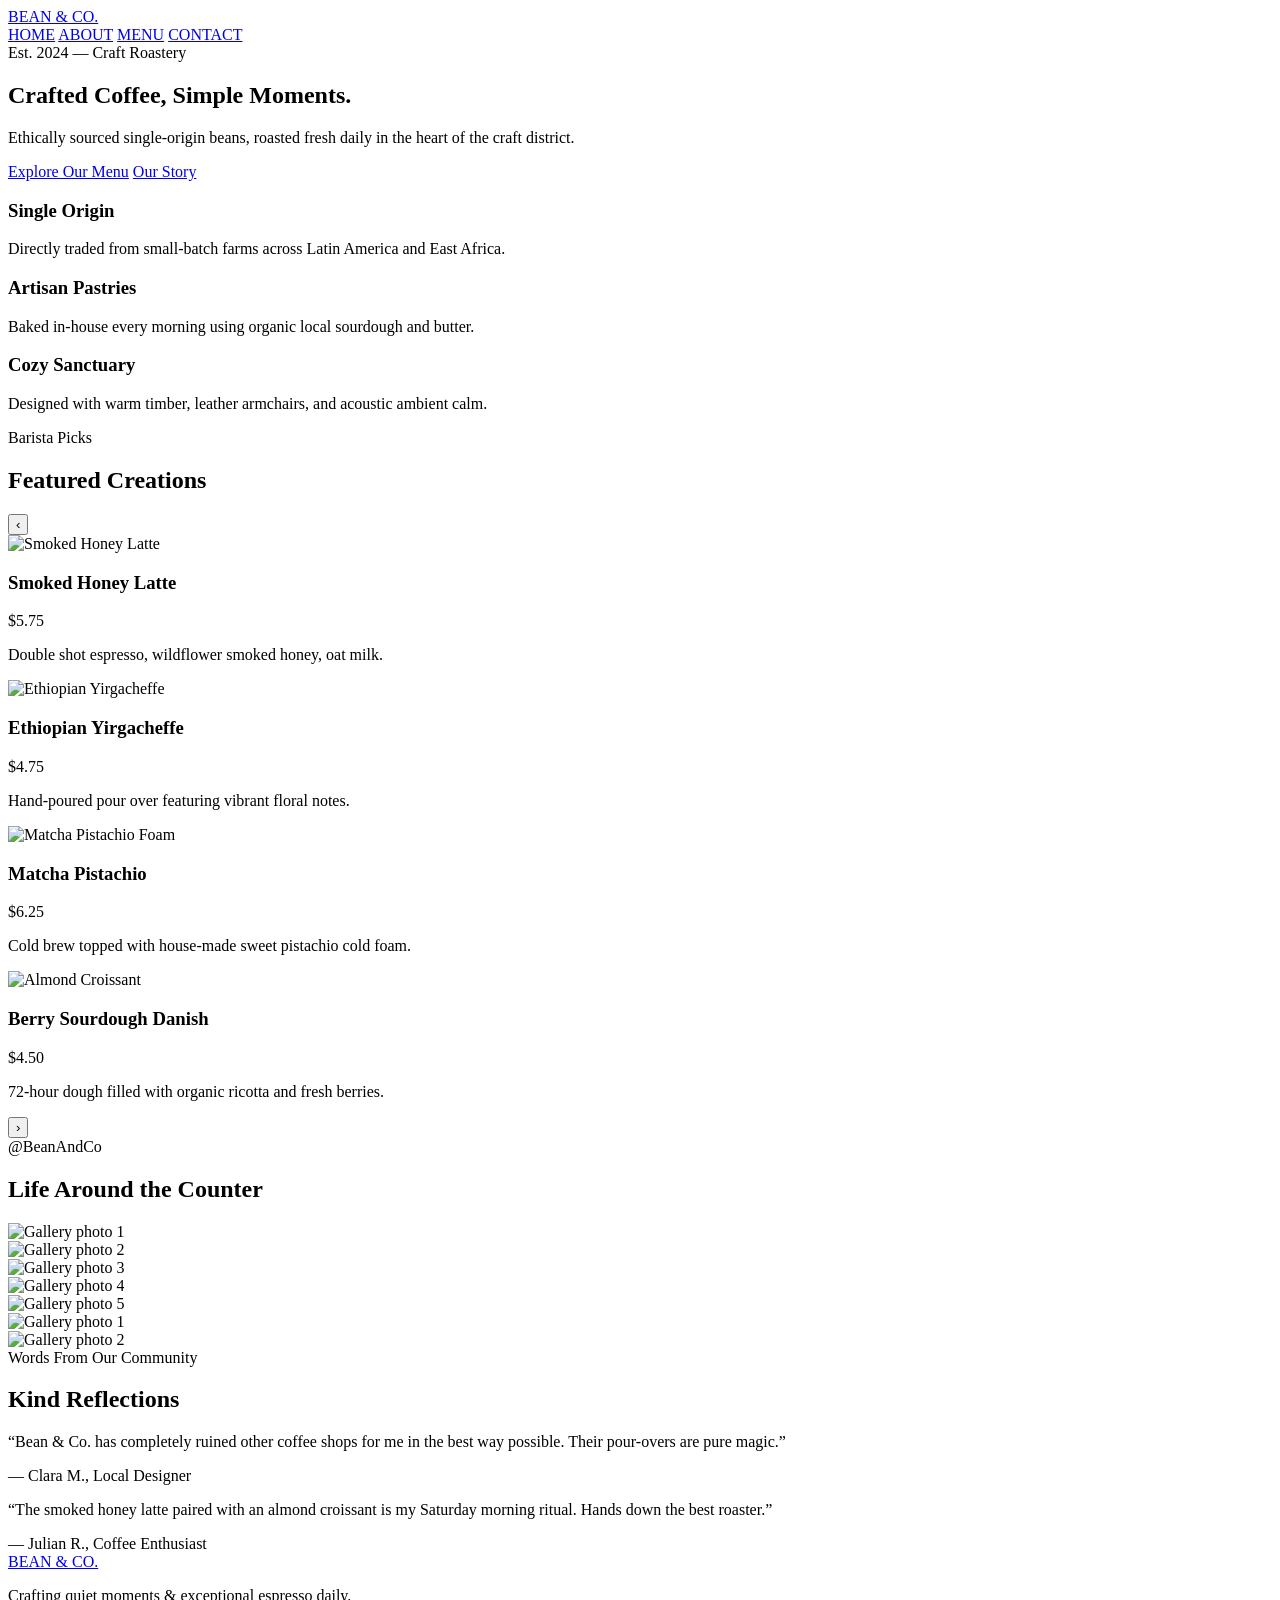
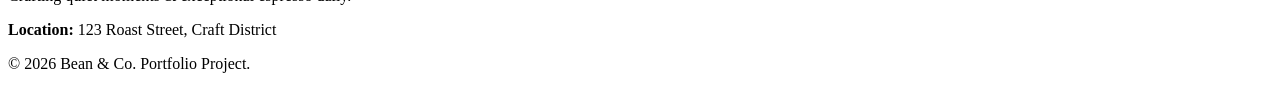
==== index.html @ 5986e4d1 "Add files via upload" ====
<!DOCTYPE html>
<html lang="en">
<head>
    <meta charset="UTF-8">
    <meta name="viewport" content="width=device-width, initial-scale=1.0">
    <title>Bean & Co.</title>
    
    <!-- PASTE THE NEW FONT LINKS HERE -->
    <link rel="preconnect" href="https://fonts.googleapis.com">
    <link rel="preconnect" href="https://fonts.gstatic.com" crossorigin>
    <link href="https://fonts.googleapis.com/css2?family=Cormorant+Garamond:ital,wght@1,400;1,600&family=League+Spartan:wght@400;700;900&display=swap" rel="stylesheet">
    
    <!-- Your main stylesheet comes right after -->
    <link rel="stylesheet" href="css/style.css">
</head>
<body>

<header class="site-header">
    <a href="index.html" class="logo">BEAN & CO.</a>
    <nav class="main-nav">
        <a href="index.html">HOME</a>
        <a href="about.html">ABOUT</a>
        <a href="menu.html">MENU</a>
        <a href="contact.html">CONTACT</a>
    </nav>
</header>

    <main>
        <section class="hero">
            <div class="container hero-container">
                <span class="sub-heading">Est. 2024 — Craft Roastery</span>
                <h1>Crafted Coffee, Simple Moments.</h1>
                <p class="hero-description">Ethically sourced single-origin beans, roasted fresh daily in the heart of the craft district.</p>
                <div class="hero-buttons">
                    <a href="menu.html" class="btn btn-primary">Explore Our Menu</a>
                    <a href="about.html" class="btn btn-secondary">Our Story</a>
                </div>
            </div>
        </section>

        <section class="highlights">
            <div class="container highlights-grid">
                <div class="highlight-card">
                    <h3>Single Origin</h3>
                    <p>Directly traded from small-batch farms across Latin America and East Africa.</p>
                </div>
                <div class="highlight-card">
                    <h3>Artisan Pastries</h3>
                    <p>Baked in-house every morning using organic local sourdough and butter.</p>
                </div>
                <div class="highlight-card">
                    <h3>Cozy Sanctuary</h3>
                    <p>Designed with warm timber, leather armchairs, and acoustic ambient calm.</p>
                </div>
            </div>
        </section>

        <!-- MEDIUM SIZED SLIDER CAROUSEL -->
        <section class="featured-slider-section">
            <div class="container">
                <div class="section-header">
                    <span class="sub-heading">Barista Picks</span>
                    <h2>Featured Creations</h2>
                </div>

                <div class="slider-wrapper">
                    <button class="slider-btn prev-btn" id="slideLeft" aria-label="Previous Slide">‹</button>
                    
                    <div class="slider-track" id="sliderTrack">
                        <div class="slider-card">
                            <div class="card-img-wrapper">
                                <img src="images/smoked-honey-latte.jpg" alt="Smoked Honey Latte">
                            </div>
                            <div class="card-content">
                                <h3>Smoked Honey Latte</h3>
                                <p class="price">$5.75</p>
                                <p>Double shot espresso, wildflower smoked honey, oat milk.</p>
                            </div>
                        </div>

                        <div class="slider-card">
                            <div class="card-img-wrapper">
                                <img src="images/ethiopian-yirgacheffe.jpg" alt="Ethiopian Yirgacheffe">
                            </div>
                            <div class="card-content">
                                <h3>Ethiopian Yirgacheffe</h3>
                                <p class="price">$4.75</p>
                                <p>Hand-poured pour over featuring vibrant floral notes.</p>
                            </div>
                        </div>

                        <div class="slider-card">
                            <div class="card-img-wrapper">
                                <img src="images/matcha-pistachio-foam.jpg" alt="Matcha Pistachio Foam">
                            </div>
                            <div class="card-content">
                                <h3>Matcha Pistachio</h3>
                                <p class="price">$6.25</p>
                                <p>Cold brew topped with house-made sweet pistachio cold foam.</p>
                            </div>
                        </div>

                        <div class="slider-card">
                            <div class="card-img-wrapper">
                                <img src="images/almond-croissant.jpg" alt="Almond Croissant">
                            </div>
                            <div class="card-content">
                                <h3>Berry Sourdough Danish</h3>
                                <p class="price">$4.50</p>
                                <p>72-hour dough filled with organic ricotta and fresh berries.</p>
                            </div>
                        </div>
                    </div>

                    <button class="slider-btn next-btn" id="slideRight" aria-label="Next Slide">›</button>
                </div>
            </div>
        </section>

        <section class="ticker-gallery-section">
            <div class="section-header">
                <span class="sub-heading">@BeanAndCo</span>
                <h2>Life Around the Counter</h2>
            </div>

            <div class="ticker-container">
                <div class="ticker-track">
                    <div class="ticker-item"><img src="images/gallery-photo-1.jpg" alt="Gallery photo 1"></div>
                    <div class="ticker-item"><img src="images/gallery-photo-2.jpg" alt="Gallery photo 2"></div>
                    <div class="ticker-item"><img src="images/gallery-photo-3.jpg" alt="Gallery photo 3"></div>
                    <div class="ticker-item"><img src="images/gallery-photo-4.jpg" alt="Gallery photo 4"></div>
                    <div class="ticker-item"><img src="images/gallery-photo-5.jpg" alt="Gallery photo 5"></div>
                    <div class="ticker-item"><img src="images/gallery-photo-1.jpg" alt="Gallery photo 1"></div>
                    <div class="ticker-item"><img src="images/gallery-photo-2.jpg" alt="Gallery photo 2"></div>
                </div>
            </div>
        </section>

        <section class="testimonials-section">
            <div class="container">
                <div class="section-header">
                    <span class="sub-heading">Words From Our Community</span>
                    <h2>Kind Reflections</h2>
                </div>

                <div class="highlights-grid">
                    <div class="highlight-card">
                        <p class="quote">“Bean & Co. has completely ruined other coffee shops for me in the best way possible. Their pour-overs are pure magic.”</p>
                        <span class="sub-heading">— Clara M., Local Designer</span>
                    </div>

                    <div class="highlight-card">
                        <p class="quote">“The smoked honey latte paired with an almond croissant is my Saturday morning ritual. Hands down the best roaster.”</p>
                        <span class="sub-heading">— Julian R., Coffee Enthusiast</span>
                    </div>
                </div>
            </div>
        </section>
    </main>

    <footer class="site-footer">
        <div class="container footer-container">
            <div class="footer-brand">
                <a href="index.html" class="logo">BEAN & CO.</a>
                <p>Crafting quiet moments & exceptional espresso daily.</p>
            </div>
            <div class="footer-info">
                <p><strong>Location:</strong> 123 Roast Street, Craft District</p>
                <p>&copy; 2026 Bean & Co. Portfolio Project.</p>
            </div>
        </div>
    </footer>

    <script src="js/script.js"></script>
</body>
</html>
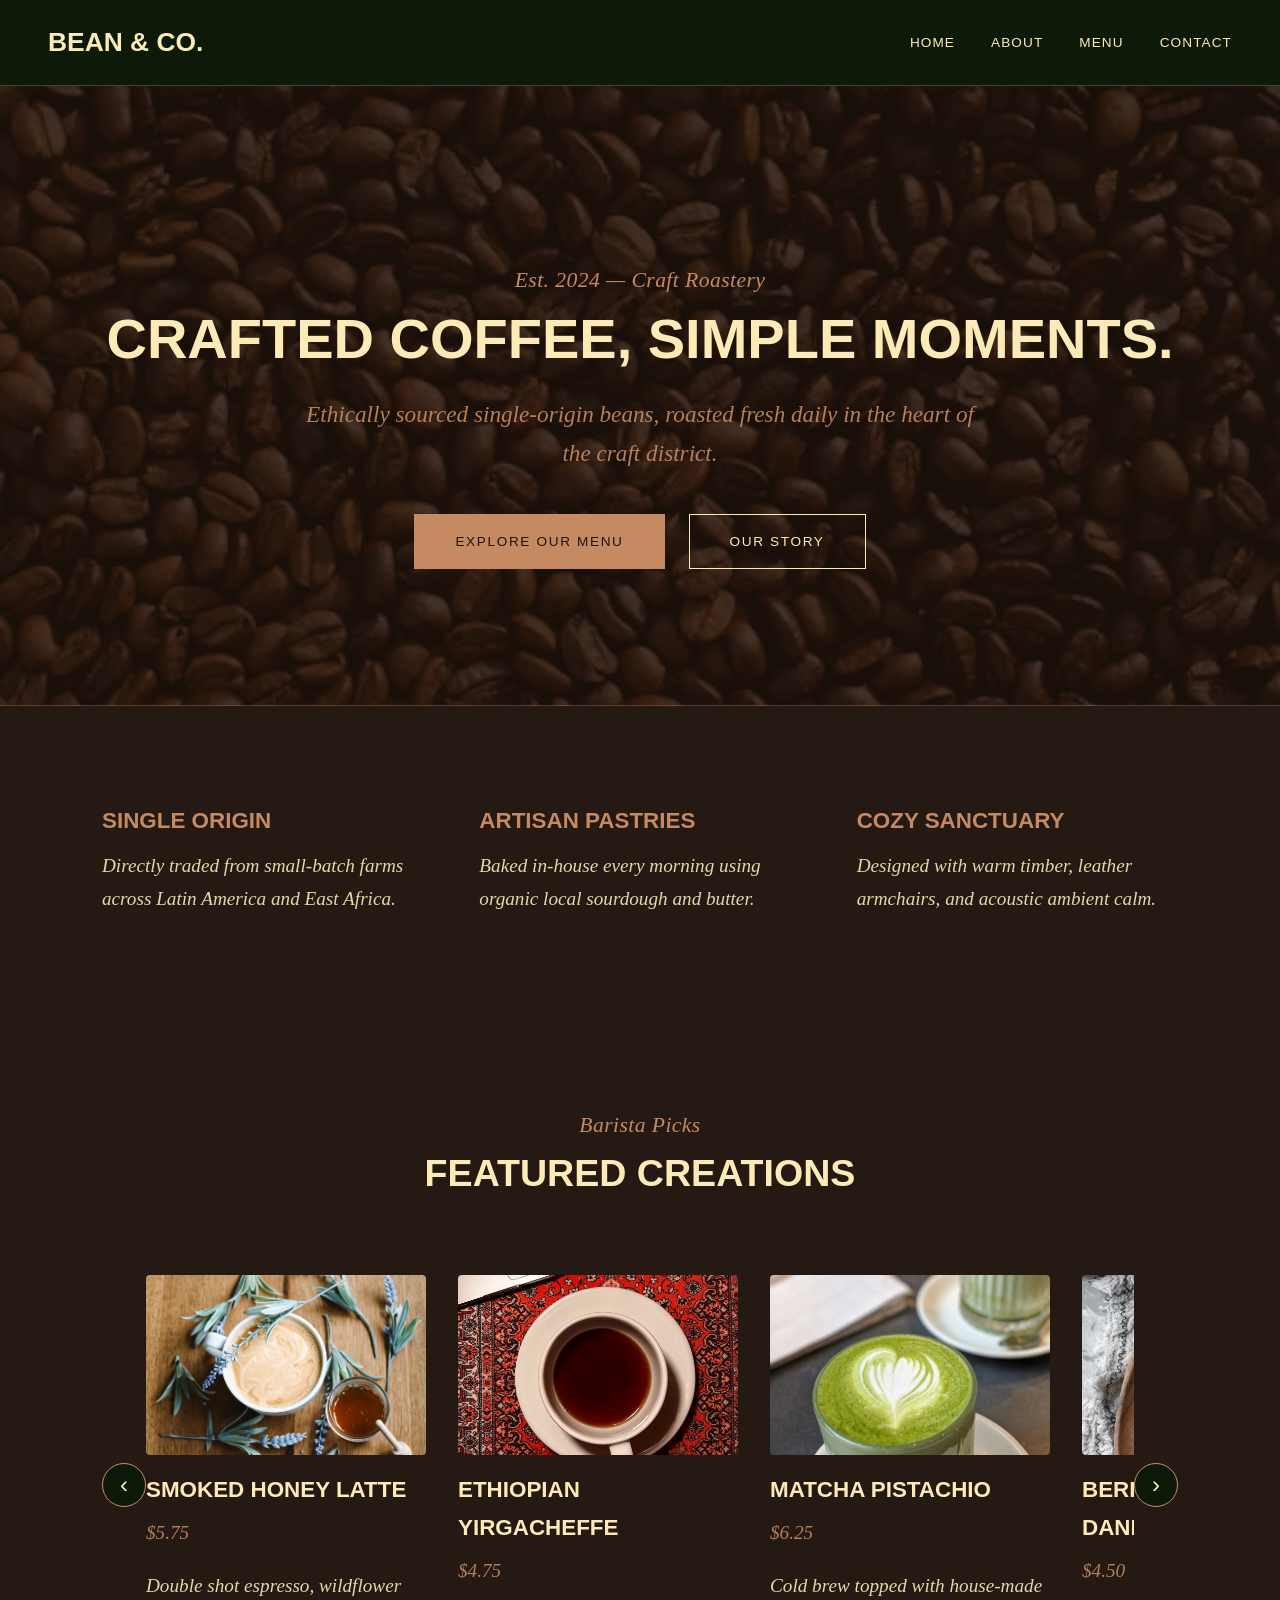
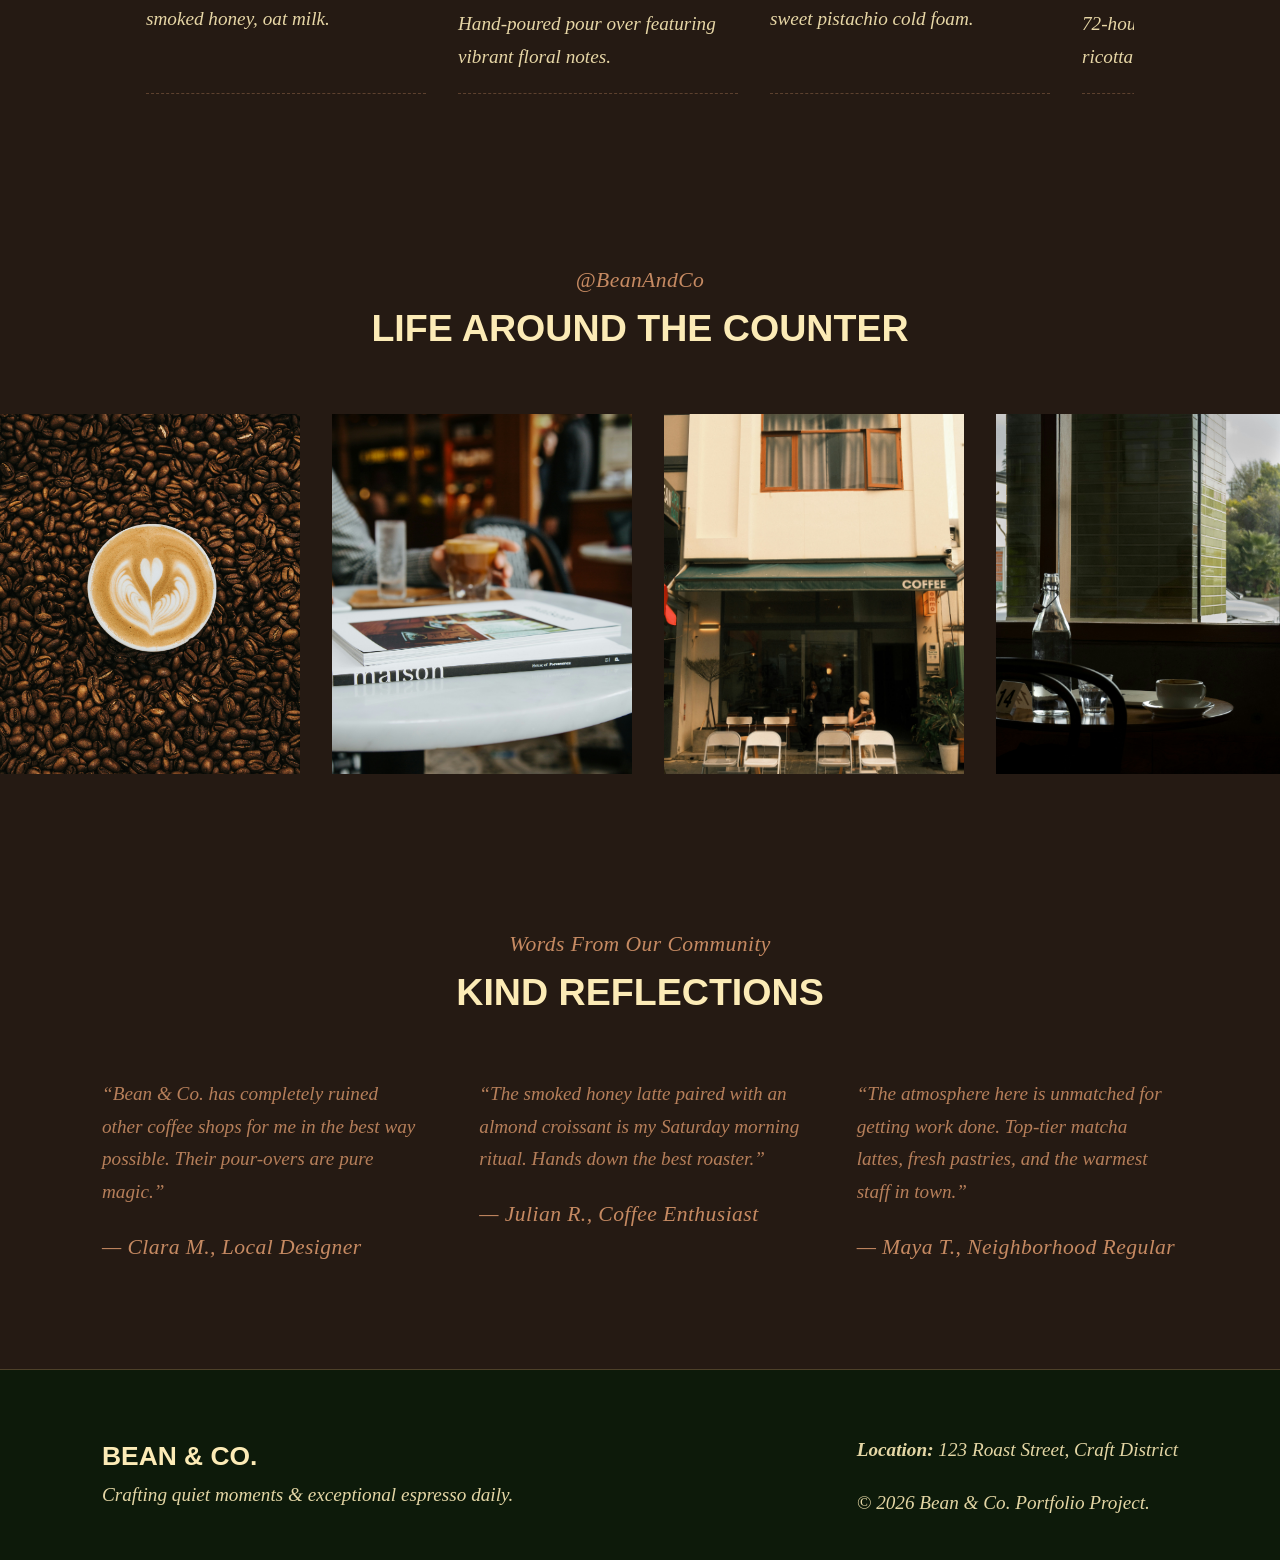
==== commit 713a4c89: "Update index.html" ====
--- a/index.html
+++ b/index.html
@@ -153,6 +153,10 @@
                         <p class="quote">“The smoked honey latte paired with an almond croissant is my Saturday morning ritual. Hands down the best roaster.”</p>
                         <span class="sub-heading">— Julian R., Coffee Enthusiast</span>
                     </div>
+                    <div class="reflection">
+  <p class="quote">“The atmosphere here is unmatched for getting work done. Top-tier matcha lattes, fresh pastries, and the warmest staff in town.”</p>
+  <span class="sub-heading">— Maya T., Neighborhood Regular</span>
+</div>
                 </div>
             </div>
         </section>
@@ -173,4 +177,4 @@
 
     <script src="js/script.js"></script>
 </body>
-</html>+</html>
--- a/css/style.css
+++ b/css/style.css
@@ -0,0 +1,464 @@
+/* ==========================================================================
+   BEAN & CO. - MASTER STYLESHEET (FULL CLEAN OVERHAUL)
+   ========================================================================== */
+
+/* --------------------------------------------------------------------------
+   1. BRAND VARIABLES & COLOR PALETTE
+   -------------------------------------------------------------------------- */
+:root {
+    --color-header-bg: #0d1a0a;       /* Forest Green Header & Footer */
+    --color-bg: #251A13;              /* Primary Coffee Brown */
+    --color-surface: #1e130c;         /* Dark Coffee Brown Secondary */
+    --color-gold: #C68A62;            /* Accent Gold */
+    --color-light: #FCEBB6;           /* Editorial Cream Text */
+    --color-border: rgba(198, 138, 98, 0.35);
+
+    --font-heading: 'League Spartan', -apple-system, sans-serif;
+    --font-serif: 'Cormorant Garamond', Georgia, serif;
+    --font-body: 'Cormorant Garamond', Georgia, serif;
+
+    --transition-fast: all 0.25s ease-in-out;
+    --transition-smooth: all 0.6s cubic-bezier(0.16, 1, 0.3, 1);
+}
+
+/* --------------------------------------------------------------------------
+   2. GLOBAL BASE & RESET
+   -------------------------------------------------------------------------- */
+html {
+    font-size: 16px;
+    box-sizing: border-box;
+    scroll-behavior: smooth;
+    overflow-x: hidden;
+}
+
+*, *:before, *:after {
+    box-sizing: inherit;
+    margin: 0;
+    padding: 0;
+}
+
+body {
+    background-color: var(--color-bg);
+    color: var(--color-light);
+    font-family: var(--font-body);
+    font-size: 1.25rem;
+    line-height: 1.7;
+    font-style: italic;
+    font-weight: 400;
+    overflow-x: hidden;
+    -webkit-font-smoothing: antialiased;
+}
+
+.container {
+    width: 100%;
+    max-width: 1140px;
+    margin: 0 auto;
+    padding: 0 2rem;
+}
+
+/* --------------------------------------------------------------------------
+   3. TYPOGRAPHY & HEADINGS
+   -------------------------------------------------------------------------- */
+h1, h2, h3, h4, h5, h6,
+.logo,
+.main-nav a,
+.btn,
+.tab-btn,
+.timeline-year {
+    font-family: var(--font-heading);
+    font-style: normal;
+    text-transform: uppercase;
+    color: var(--color-light);
+}
+
+h1 { font-size: 3.5rem; font-weight: 900; line-height: 1.15; margin-bottom: 0.75rem; }
+h2 { font-size: 2.35rem; font-weight: 900; line-height: 1.15; margin-bottom: 0.75rem; }
+h3 { font-size: 1.4rem; font-weight: 900; margin-bottom: 0.5rem; }
+
+.sub-heading,
+.hero-description,
+.quote,
+.price {
+    font-family: var(--font-serif);
+    font-style: italic;
+    color: var(--color-gold);
+}
+
+.sub-heading {
+    display: block;
+    font-size: 1.35rem;
+    letter-spacing: 0.02em;
+    margin-bottom: 0.5rem;
+}
+
+p {
+    font-family: var(--font-body);
+    font-style: italic;
+    font-size: 1.2rem;
+    color: var(--color-light);
+    opacity: 0.9;
+    margin-bottom: 1.25rem;
+}
+
+p:last-child { margin-bottom: 0; }
+a { color: inherit; text-decoration: none; transition: var(--transition-fast); }
+img { max-width: 100%; height: auto; display: block; }
+
+/* --------------------------------------------------------------------------
+   4. ANIMATIONS
+   -------------------------------------------------------------------------- */
+.animate-on-scroll {
+    opacity: 1;
+    transform: translateY(0);
+    transition: opacity 0.85s cubic-bezier(0.16, 1, 0.3, 1), transform 0.85s cubic-bezier(0.16, 1, 0.3, 1);
+}
+
+.js-enabled .animate-on-scroll { opacity: 0; transform: translateY(30px); }
+.js-enabled .animate-on-scroll.visible { opacity: 1; transform: translateY(0); }
+
+/* --------------------------------------------------------------------------
+   5. HEADER & NAVIGATION
+   -------------------------------------------------------------------------- */
+.site-header {
+    background-color: var(--color-header-bg);
+    padding: 1.25rem 3rem;
+    display: flex;
+    justify-content: space-between;
+    align-items: center;
+    position: sticky;
+    top: 0;
+    z-index: 1000;
+    border-bottom: 1px solid var(--color-border);
+}
+
+.logo {
+    font-size: 1.65rem;
+    letter-spacing: 0.05em;
+}
+
+.main-nav {
+    display: flex;
+    align-items: center;
+}
+
+.main-nav ul, 
+.main-nav {
+    display: flex;
+    list-style: none;
+    gap: 2.25rem;
+    align-items: center;
+}
+
+.main-nav a {
+    font-size: 0.85rem;
+    letter-spacing: 0.08em;
+    padding: 0.25rem 0;
+    position: relative;
+}
+
+.main-nav a:hover,
+.main-nav a.active { color: var(--color-gold); }
+
+/* --------------------------------------------------------------------------
+   6. HERO & PAGE HEADERS (CENTERED ALIGNMENT FIX)
+   -------------------------------------------------------------------------- */
+.hero {
+    position: relative;
+    background: linear-gradient(rgba(30, 19, 12, 0.78), rgba(30, 19, 12, 0.78)), 
+                url('../images/hero.jpg') center/cover no-repeat fixed;
+    padding: 11rem 0 8.5rem;
+    text-align: center;
+    border-bottom: 1px solid var(--color-border);
+}
+
+.page-header {
+    background-color: var(--color-surface);
+    padding: 4.5rem 1.5rem 3.5rem;
+    text-align: center;
+    border-bottom: 1px solid var(--color-border);
+}
+
+.page-header .container,
+.page-header h1,
+.page-header .sub-heading,
+.page-header p {
+    text-align: center;
+    margin-left: auto;
+    margin-right: auto;
+}
+
+.page-header p {
+    display: block;
+    max-width: 600px;
+}
+
+.hero-description {
+    font-size: 1.45rem;
+    max-width: 680px;
+    margin: 1.5rem auto 0;
+}
+
+.hero-buttons {
+    display: flex;
+    justify-content: center;
+    gap: 1.5rem;
+    margin-top: 2.5rem;
+}
+
+.btn {
+    display: inline-block;
+    padding: 0.95rem 2.5rem;
+    font-size: 0.85rem;
+    letter-spacing: 0.12em;
+    transition: var(--transition-smooth);
+    cursor: pointer;
+    border: 1px solid transparent;
+}
+
+.btn-primary { background-color: var(--color-gold); color: var(--color-surface); }
+.btn-primary:hover { background-color: transparent; color: var(--color-gold); border-color: var(--color-gold); }
+.btn-secondary { background-color: transparent; color: var(--color-light); border-color: var(--color-light); }
+.btn-secondary:hover { border-color: var(--color-gold); color: var(--color-gold); }
+
+/* --------------------------------------------------------------------------
+   7. SECTIONS & GRID LAYOUTS
+   -------------------------------------------------------------------------- */
+section { padding: 6rem 0; }
+.section-header { text-align: center; margin-bottom: 4rem; }
+
+.highlights-grid {
+    display: grid;
+    grid-template-columns: repeat(3, 1fr);
+    gap: 3.5rem;
+}
+
+.highlight-card h3 { color: var(--color-gold); margin-bottom: 0.6rem; }
+
+/* --------------------------------------------------------------------------
+   8. FEATURED SLIDER
+   -------------------------------------------------------------------------- */
+.slider-wrapper { position: relative; display: flex; align-items: center; }
+.slider-track {
+    display: flex;
+    gap: 2rem;
+    overflow-x: auto;
+    scroll-behavior: smooth;
+    scrollbar-width: none;
+    padding: 1rem 0;
+}
+.slider-track::-webkit-scrollbar { display: none; }
+.slider-card { flex: 0 0 280px; border-bottom: 1px dashed var(--color-border); padding-bottom: 1.25rem; }
+.card-img-wrapper { width: 100%; height: 180px; overflow: hidden; border-radius: 4px; margin-bottom: 1rem; }
+.card-img-wrapper img { width: 100%; height: 100%; object-fit: cover; }
+
+.slider-btn {
+    background: var(--color-header-bg);
+    color: var(--color-light);
+    border: 1px solid var(--color-gold);
+    width: 44px;
+    height: 44px;
+    border-radius: 50%;
+    cursor: pointer;
+    font-size: 1.5rem;
+    flex-shrink: 0;
+}
+
+/* --------------------------------------------------------------------------
+   9. TICKER GALLERY
+   -------------------------------------------------------------------------- */
+.ticker-gallery-section { overflow: hidden; padding: 3.5rem 0; }
+.ticker-container { display: flex; overflow: hidden; }
+.ticker-track { display: flex; gap: 2rem; width: max-content; animation: marquee 25s linear infinite; }
+@keyframes marquee { 0% { transform: translateX(0%); } 100% { transform: translateX(-50%); } }
+.ticker-item { flex: 0 0 300px; height: 360px; }
+.ticker-item img { width: 100%; height: 100%; object-fit: cover; }
+
+/* --------------------------------------------------------------------------
+   10. ABOUT PAGE SPLIT & TIMELINE (BROWN BACKGROUND)
+   -------------------------------------------------------------------------- */
+.split-layout {
+    display: grid;
+    grid-template-columns: 1fr 1fr;
+    gap: 5rem;
+    align-items: center;
+}
+
+.timeline-section {
+    background-color: var(--color-surface); /* Dark Coffee Brown */
+}
+
+.timeline {
+    position: relative;
+    max-width: 720px;
+    margin: 0 auto;
+    padding-left: 2.5rem;
+    border-left: 2px solid var(--color-gold);
+}
+
+.timeline-item { position: relative; margin-bottom: 3.5rem; }
+.timeline-item:last-child { margin-bottom: 0; }
+.timeline-item::before {
+    content: '';
+    position: absolute;
+    left: calc(-2.5rem - 6px);
+    top: 0.35rem;
+    width: 11px;
+    height: 11px;
+    background-color: var(--color-gold);
+    border-radius: 50%;
+}
+
+.timeline-year { font-size: 1.65rem; color: var(--color-gold); margin-bottom: 0.25rem; }
+
+/* --------------------------------------------------------------------------
+   11. MENU GRID & TABS
+   -------------------------------------------------------------------------- */
+.filter-tabs { display: flex; justify-content: center; gap: 1.25rem; margin-bottom: 4rem; flex-wrap: wrap; }
+.tab-btn {
+    background: transparent;
+    border: 1px solid var(--color-gold);
+    color: var(--color-light);
+    padding: 0.65rem 1.75rem;
+    font-size: 0.8rem;
+    cursor: pointer;
+}
+.tab-btn.active, .tab-btn:hover { background: var(--color-gold); color: var(--color-surface); }
+
+.menu-card-grid { display: grid; grid-template-columns: repeat(4, 1fr); gap: 3rem 1.75rem; }
+.menu-card { display: flex; flex-direction: column; border-bottom: 1px dashed var(--color-border); padding-bottom: 1.25rem; }
+.menu-card.is-hidden { display: none; }
+.menu-card-img { width: 100%; height: 160px; overflow: hidden; border-radius: 4px; margin-bottom: 0.85rem; }
+.menu-card-img img { width: 100%; height: 100%; object-fit: cover; }
+.menu-card-header { display: flex; justify-content: space-between; align-items: baseline; margin-bottom: 0.35rem; }
+
+/* --------------------------------------------------------------------------
+   12. CONTACT PAGE
+   -------------------------------------------------------------------------- */
+.contact-section { padding: 3.5rem 0 2.5rem; }
+.contact-stack {
+    max-width: 860px;
+    margin: 0 auto;
+    display: flex;
+    justify-content: space-between;
+    gap: 3rem;
+}
+
+.contact-info { flex: 1; }
+.info-block { margin-top: 1.25rem; }
+.info-block:first-child { margin-top: 0; }
+.info-block h3 { color: var(--color-gold); font-size: 1.1rem; }
+.hours-list li { display: flex; justify-content: space-between; gap: 1.5rem; font-size: 0.95rem; }
+
+.contact-form-wrapper { flex: 1; max-width: 400px; width: 100%; }
+.contact-form { display: flex; flex-direction: column; gap: 1.25rem; }
+.form-group label { font-family: var(--font-heading); font-size: 0.75rem; color: var(--color-gold); text-transform: uppercase; }
+.contact-form input, .contact-form textarea {
+    width: 100%;
+    background: transparent;
+    border: none;
+    border-bottom: 1px solid var(--color-border);
+    color: var(--color-light);
+    font-size: 1rem;
+    padding: 0.4rem 0;
+}
+.map-container-compact { max-width: 860px; height: 220px; margin: 0 auto; border: 1px solid var(--color-border); border-radius: 4px; overflow: hidden; }
+.map-container-compact iframe { width: 100%; height: 100%; border: 0; }
+
+/* --------------------------------------------------------------------------
+   13. FOOTER
+   -------------------------------------------------------------------------- */
+.site-footer {
+    padding: 4rem 0 2.5rem;
+    background-color: var(--color-header-bg);
+    border-top: 1px solid var(--color-border);
+}
+
+.footer-container {
+    display: flex;
+    justify-content: space-between;
+    align-items: flex-start;
+}
+
+/* --------------------------------------------------------------------------
+   14. RESPONSIVE BREAKPOINTS
+   -------------------------------------------------------------------------- */
+@media screen and (max-width: 1024px) {
+    .menu-card-grid { grid-template-columns: repeat(3, 1fr); }
+}
+
+@media screen and (max-width: 768px) {
+    .site-header { padding: 1.25rem 1.5rem; }
+    .split-layout { grid-template-columns: 1fr; gap: 3rem; }
+    .contact-stack { flex-direction: column; gap: 2.5rem; }
+    .menu-card-grid { grid-template-columns: repeat(2, 1fr); }
+    .highlights-grid { grid-template-columns: 1fr; gap: 2.5rem; }
+    .footer-container { flex-direction: column; gap: 2rem; text-align: center; }
+    h1 { font-size: 2.6rem; }
+    h2 { font-size: 1.85rem; }
+}
+
+@media screen and (max-width: 480px) {
+    .menu-card-grid { grid-template-columns: 1fr; }
+    .hero-buttons { flex-direction: column; gap: 1rem; }
+    .btn { width: 100%; }
+}
+
+
+
+/* ==========================================================================
+   CONTACT PAGE VERTICAL STACK FIX
+   ========================================================================== */
+.contact-stack {
+    flex-direction: column !important;
+    align-items: center !important;
+    gap: 3.5rem !important;
+    max-width: 550px !important;
+    margin: 0 auto !important;
+}
+
+.contact-info,
+.contact-form-wrapper {
+    width: 100% !important;
+    max-width: 500px !important;
+}
+
+.info-block {
+    margin-top: 2rem !important;
+}
+
+.info-block:first-child {
+    margin-top: 0 !important;
+}
+
+
+
+/* ==========================================================================
+   CONTACT FORM INPUT TYPOGRAPHY FIX
+   ========================================================================== */
+.contact-form input,
+.contact-form textarea {
+    font-family: var(--font-body) !important;
+    font-style: italic !important;
+    font-size: 1.2rem !important;
+    color: var(--color-light) !important;
+}
+
+.contact-form input::placeholder,
+.contact-form textarea::placeholder {
+    font-family: var(--font-body) !important;
+    font-style: italic !important;
+    color: var(--color-light) !important;
+    opacity: 0.65 !important;
+}
+
+
+/* ==========================================================================
+   HEADER & FOOTER LOGO FONT FIX
+   ========================================================================== */
+.site-header .logo,
+.site-footer .logo {
+    font-family: var(--font-heading) !important;
+    font-weight: 900 !important;
+    text-transform: none !important;
+    letter-spacing: 0 !important;
+}
